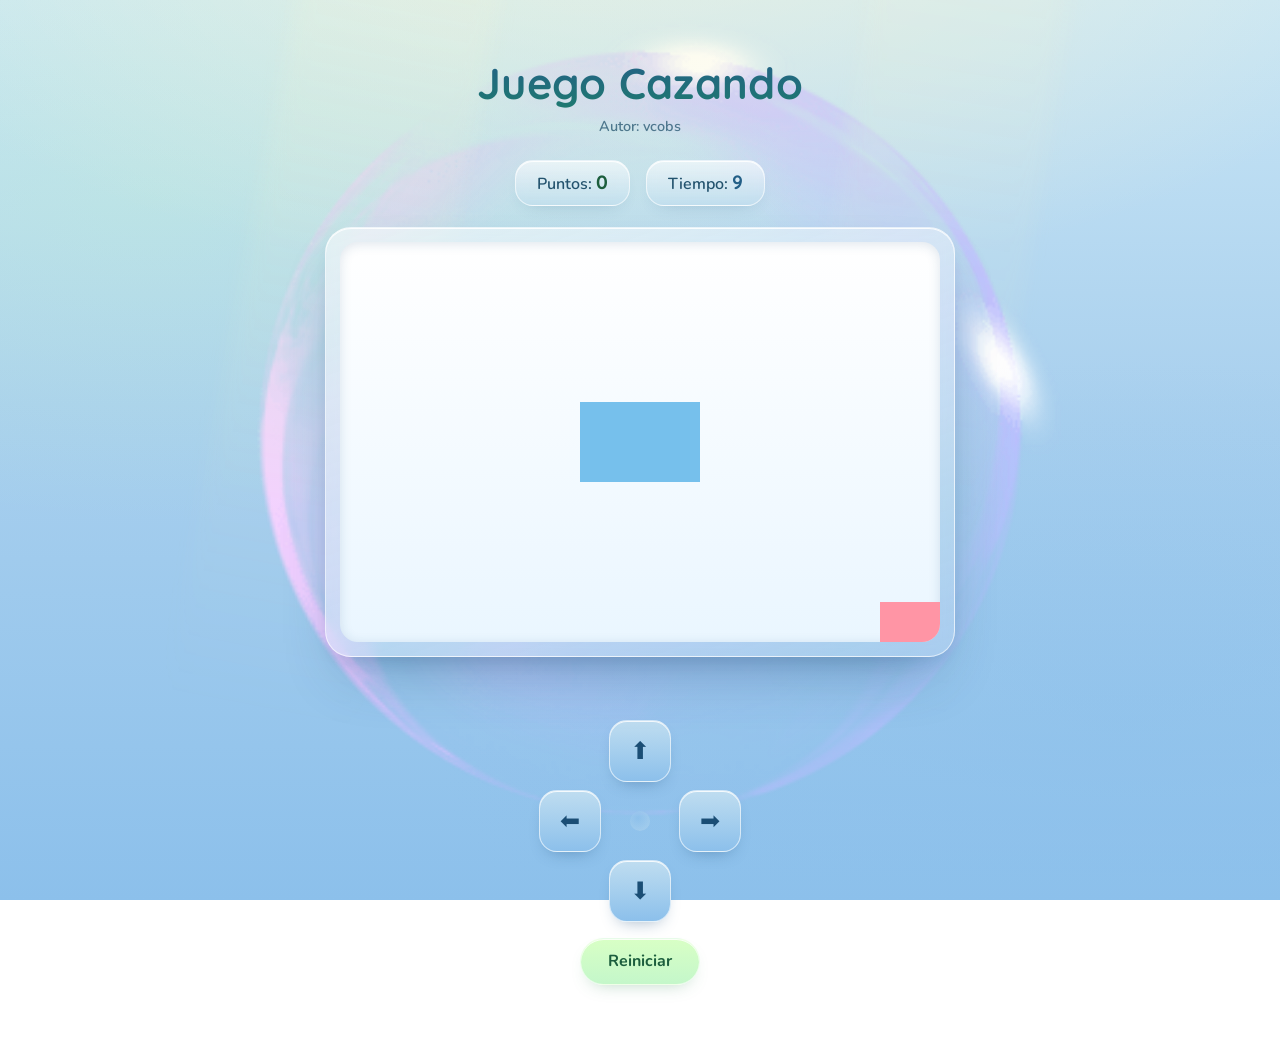
==== index.html @ 1dcc8866 "Cambio de nombre index" ====
<!DOCTYPE html>
<html lang="es">
<head>
  <meta charset="UTF-8">
  <meta name="viewport" content="width=device-width, initial-scale=1">
  <title>Juego Cazando</title>

  <link rel="preconnect" href="https://fonts.googleapis.com">
  <link rel="preconnect" href="https://fonts.gstatic.com" crossorigin>
  <link href="https://fonts.googleapis.com/css2?family=Quicksand:wght@500;600;700&family=Nunito:wght@400;600;700&display=swap" rel="stylesheet">

  <link rel="stylesheet" href="cazando.css"/>
  <script src="utils.js"></script>
</head>
<body onload="iniciarJuego()">

  <!-- Decoración acuática (solo adorno, no interfiere con el juego) -->
  <div class="olas" aria-hidden="true">
    <span class="rayo rayo--1"></span>
    <span class="rayo rayo--2"></span>
    <span class="burbuja burbuja--1"></span>
    <span class="burbuja burbuja--2"></span>
    <span class="burbuja burbuja--3"></span>
    <span class="burbuja burbuja--4"></span>
    <span class="burbuja burbuja--5"></span>
  </div>

  <main class="escena">
    <header class="cabecera">
      <h1>Juego Cazando</h1>
      <p class="autor">Autor: vcobs</p>
    </header>

    <div class="panel">
      <span class="stat">Puntos: <span id="puntos">0</span></span>
      <span class="stat">Tiempo: <span id="tiempo">10</span></span>
    </div>

    <div class="marco-juego">
      <canvas id="areaJuego" width="600" height="400"></canvas>
    </div>

    <p id="mensaje"></p>

    <div class="controles">
      <div class="dpad">
        <button class="btn-dir btn-arriba"    onclick="moverArriba()">⬆</button>
        <button class="btn-dir btn-izquierda" onclick="moverIzquierda()">⬅</button>
        <button class="btn-dir btn-abajo"     onclick="moverAbajo()">⬇</button>
        <button class="btn-dir btn-derecha"   onclick="moverDerecha()">➡</button>
      </div>
      <button class="btn-reiniciar" onclick="reiniciar()">Reiniciar</button>
    </div>
  </main>

  <script src="cazando.js"></script>
</body>
</html>
---- cazando.css ----
/* ============================================================
   Juego Cazando — estética "ocean fantasy / soft mermaid"
   Paleta obligatoria (con variaciones de luminosidad para texto
   y profundidad). Efectos usados con criterio: gradientes suaves,
   glassmorphism, sombras elegantes y burbujas discretas.
   ============================================================ */

:root {
  /* Tipografías */
  --fuente-titulo: 'Quicksand', 'Segoe UI', system-ui, sans-serif;
  --fuente-texto: 'Nunito', 'Segoe UI', system-ui, -apple-system, sans-serif;

  /* Paleta base */
  --crema:       #FFF9D2;
  --durazno:     #FFEBCC;
  --azul-claro:  #BFDDF0;
  --azul:        #8CC0EB;
  --verde-claro: #D8FFC5;
  --verde:       #C4F7CA;

  /* Variaciones de luminosidad (mismos tonos, más oscuros) para texto */
  --tinta:       #23536E;   /* texto principal */
  --tinta-suave: #567B90;
  --azul-hondo:  #235F87;
  --azul-tinta:  #1B4E75;
  --verde-hondo: #1C5E3D;

  /* Vidrio y sombras reutilizables */
  --vidrio:        linear-gradient(180deg, rgba(255, 255, 255, .60), rgba(191, 221, 240, .40));
  --borde-vidrio:  1px solid rgba(255, 255, 255, .60);
  --luz-interna:   inset 0 1px 0 rgba(255, 255, 255, .85);
  --sombra-profunda: 0 30px 60px -24px rgba(35, 80, 125, .45), 0 10px 22px -12px rgba(35, 80, 125, .28);
  --sombra-suave:  0 8px 18px -12px rgba(35, 80, 125, .30);

  /* Radios */
  --r-lg: 26px;
  --r-md: 18px;
  --r-pill: 999px;
}

* { box-sizing: border-box; }

body {
  margin: 0;
  padding: clamp(16px, 4vw, 40px);
  min-height: 100vh;
  font-family: var(--fuente-texto);
  color: var(--tinta);
  position: relative;
  overflow-x: hidden;
  /* Océano: luz cálida arriba, agua azul con reflejos verdes, burbuja de fondo */
  background:
    radial-gradient(120% 80% at 50% -12%, rgba(255, 249, 210, .55), transparent 55%),
    radial-gradient(85% 60% at 12% 22%, rgba(196, 247, 202, .30), transparent 60%),
    radial-gradient(90% 70% at 88% 82%, rgba(140, 192, 235, .45), transparent 60%),
    url("burbuja.png"),
    linear-gradient(180deg, #C9E6F5 0%, #A9D0EE 45%, #8CC0EB 100%);
  background-repeat: no-repeat, no-repeat, no-repeat, no-repeat, no-repeat;
  background-position: center, center, center, center, center;
  background-size: cover, cover, cover, contain, cover;
  background-attachment: fixed, fixed, fixed, fixed, fixed;
}

/* ============================================================
   Decoración acuática (rayos de luz + burbujas)
   ============================================================ */
.olas {
  position: fixed;
  inset: 0;
  overflow: hidden;
  pointer-events: none;
  z-index: 0;
}

/* Rayos de luz suaves atravesando el agua */
.rayo {
  position: absolute;
  top: -12%;
  width: 200px;
  height: 130%;
  filter: blur(10px);
  opacity: .45;
  background: linear-gradient(180deg, rgba(255, 249, 210, .35), transparent 72%);
}
.rayo--1 { left: 16%; transform: rotate(11deg); }
.rayo--2 { left: 62%; transform: rotate(9deg); opacity: .32; }

/* Burbujas que suben lentamente */
.burbuja {
  position: absolute;
  bottom: -60px;
  border-radius: 50%;
  border: 1px solid rgba(255, 255, 255, .55);
  background: radial-gradient(circle at 35% 30%, rgba(255, 255, 255, .85), rgba(191, 221, 240, .25) 70%);
  opacity: .5;
  animation: subir linear infinite;
}
.burbuja--1 { width: 26px; height: 26px; left: 12%; animation-duration: 17s; }
.burbuja--2 { width: 16px; height: 16px; left: 28%; animation-duration: 22s; animation-delay: 3s; }
.burbuja--3 { width: 34px; height: 34px; left: 68%; animation-duration: 19s; animation-delay: 1s; }
.burbuja--4 { width: 20px; height: 20px; left: 82%; animation-duration: 24s; animation-delay: 5s; }
.burbuja--5 { width: 12px; height: 12px; left: 48%; animation-duration: 15s; animation-delay: 2s; }

@keyframes subir {
  0%   { transform: translateY(0) translateX(0);      opacity: 0; }
  12%  { opacity: .5; }
  50%  { transform: translateY(-55vh) translateX(14px); }
  90%  { opacity: .5; }
  100% { transform: translateY(-112vh) translateX(0);  opacity: 0; }
}

/* ============================================================
   Escena (columna central con jerarquía y buen espaciado)
   ============================================================ */
.escena {
  position: relative;
  z-index: 1;
  max-width: 720px;
  margin: 0 auto;
  padding: clamp(.5rem, 2vw, 1rem);
  display: flex;
  flex-direction: column;
  align-items: center;
  gap: 1.3rem;
  text-align: center;
}

/* ============================================================
   Título y autor
   ============================================================ */
.cabecera { margin-bottom: .2rem; }

h1 {
  margin: 0;
  font-family: var(--fuente-titulo);
  font-weight: 700;
  font-size: clamp(1.9rem, 5.5vw, 2.7rem);
  letter-spacing: .3px;
  /* Degradado azul → turquesa (variaciones oscuras de la paleta) */
  color: var(--azul-hondo);
  background: linear-gradient(180deg, #245F88, #1E7A6F);
  -webkit-background-clip: text;
  background-clip: text;
  -webkit-text-fill-color: transparent;
}

.autor {
  margin: .35rem 0 0;
  font-size: .9rem;
  font-weight: 600;
  color: var(--tinta);
  opacity: .75;
}

/* ============================================================
   Panel de marcadores (tarjetas de vidrio)
   ============================================================ */
.panel {
  display: flex;
  flex-wrap: wrap;
  justify-content: center;
  gap: 1rem;
  margin: 0;
}

.stat {
  padding: .6rem 1.3rem;
  border-radius: var(--r-md);
  background: var(--vidrio);
  border: var(--borde-vidrio);
  box-shadow: var(--luz-interna), var(--sombra-suave);
  font-weight: 600;
  color: var(--tinta);
  -webkit-backdrop-filter: blur(6px);
  backdrop-filter: blur(6px);
}

.stat #puntos,
.stat #tiempo {
  font-family: var(--fuente-titulo);
  font-weight: 700;
  font-size: 1.2em;
}
#puntos { color: var(--verde-hondo); }
#tiempo { color: var(--azul-hondo); }

/* ============================================================
   Marco del área de juego (protagonista, con profundidad)
   ============================================================ */
.marco-juego {
  max-width: 100%;
  padding: 14px;
  border-radius: var(--r-lg);
  background: linear-gradient(160deg, rgba(255, 255, 255, .55), rgba(191, 221, 240, .35));
  border: var(--borde-vidrio);
  box-shadow: var(--sombra-profunda), var(--luz-interna);
  -webkit-backdrop-filter: blur(8px);
  backdrop-filter: blur(8px);
}

/* El canvas conserva su tamaño interno (600x400); solo se adapta en pantalla */
canvas {
  display: block;
  max-width: 100%;
  height: auto;
  border-radius: var(--r-md);
  /* Fondo acuático tenue por si el juego no pinta el suyo */
  background: linear-gradient(180deg, #FFFFFF 0%, #EAF6FF 100%);
  box-shadow: inset 0 2px 12px rgba(35, 80, 125, .15);
}

/* ============================================================
   Mensaje (aparece solo cuando el JS le pone texto)
   ============================================================ */
#mensaje {
  margin: 0;
  min-height: 1.2em;
  font-family: var(--fuente-titulo);
  font-weight: 700;
  font-size: 1.15rem;
  color: var(--azul-hondo);
}
#mensaje:not(:empty) {
  display: inline-block;
  padding: .55rem 1.4rem;
  border-radius: var(--r-pill);
  background: rgba(255, 255, 255, .60);
  border: var(--borde-vidrio);
  box-shadow: var(--luz-interna), var(--sombra-suave);
  -webkit-backdrop-filter: blur(6px);
  backdrop-filter: blur(6px);
}

/* ============================================================
   Controles (D-pad + reiniciar)
   ============================================================ */
.controles {
  display: flex;
  flex-direction: column;
  align-items: center;
  gap: 1rem;
}

.dpad {
  display: grid;
  grid-template-columns: repeat(3, 62px);
  grid-template-rows: repeat(3, 62px);
  gap: .5rem;
  justify-content: center;
}
.btn-arriba    { grid-column: 2; grid-row: 1; }
.btn-izquierda { grid-column: 1; grid-row: 2; }
.btn-abajo     { grid-column: 2; grid-row: 3; }
.btn-derecha   { grid-column: 3; grid-row: 2; }

/* Pequeño núcleo decorativo del D-pad */
.dpad::after {
  content: "";
  grid-column: 2;
  grid-row: 2;
  align-self: center;
  justify-self: center;
  width: 20px;
  height: 20px;
  border-radius: 50%;
  background: radial-gradient(circle at 40% 35%, var(--azul), var(--azul-claro));
  opacity: .5;
}

/* Botones (base común) */
button {
  font-family: var(--fuente-texto);
  cursor: pointer;
  border: var(--borde-vidrio);
  transition: transform .15s ease, box-shadow .15s ease, filter .15s ease;
}

.btn-dir {
  font-size: 1.5rem;
  line-height: 1;
  color: var(--azul-tinta);
  border-radius: var(--r-md);
  background: linear-gradient(180deg, var(--azul-claro), var(--azul));
  box-shadow: var(--luz-interna), 0 8px 16px -8px rgba(35, 80, 125, .40);
}
.btn-dir:hover {
  transform: translateY(-2px);
  filter: brightness(1.04);
  box-shadow: var(--luz-interna), 0 12px 22px -8px rgba(35, 80, 125, .45), 0 0 16px rgba(140, 192, 235, .45);
}
.btn-dir:active {
  transform: translateY(0);
  box-shadow: inset 0 3px 8px rgba(35, 80, 125, .30);
}

.btn-reiniciar {
  font-size: 1rem;
  font-weight: 700;
  color: var(--verde-hondo);
  padding: .7rem 1.7rem;
  border-radius: var(--r-pill);
  background: linear-gradient(180deg, var(--verde-claro), var(--verde));
  box-shadow: var(--luz-interna), 0 8px 18px -10px rgba(60, 140, 90, .40);
}
.btn-reiniciar:hover {
  transform: translateY(-2px);
  filter: brightness(1.03);
  box-shadow: var(--luz-interna), 0 12px 22px -10px rgba(60, 140, 90, .45), 0 0 16px rgba(196, 247, 202, .55);
}
.btn-reiniciar:active {
  transform: translateY(0);
  box-shadow: inset 0 3px 8px rgba(60, 140, 90, .25);
}

/* Foco visible con teclado (accesibilidad) */
button:focus-visible {
  outline: 3px solid var(--azul-hondo);
  outline-offset: 3px;
}

/* ============================================================
   Responsive
   ============================================================ */
@media (max-width: 560px) {
  .dpad {
    grid-template-columns: repeat(3, 54px);
    grid-template-rows: repeat(3, 54px);
  }
  .btn-dir { font-size: 1.3rem; }
  .marco-juego { padding: 10px; border-radius: 22px; }
  .rayo--2, .burbuja--4 { display: none; }
}

/* ============================================================
   Preferencia del sistema: menos movimiento
   ============================================================ */
@media (prefers-reduced-motion: reduce) {
  *, *::before, *::after {
    animation: none !important;
    transition: none !important;
  }
}
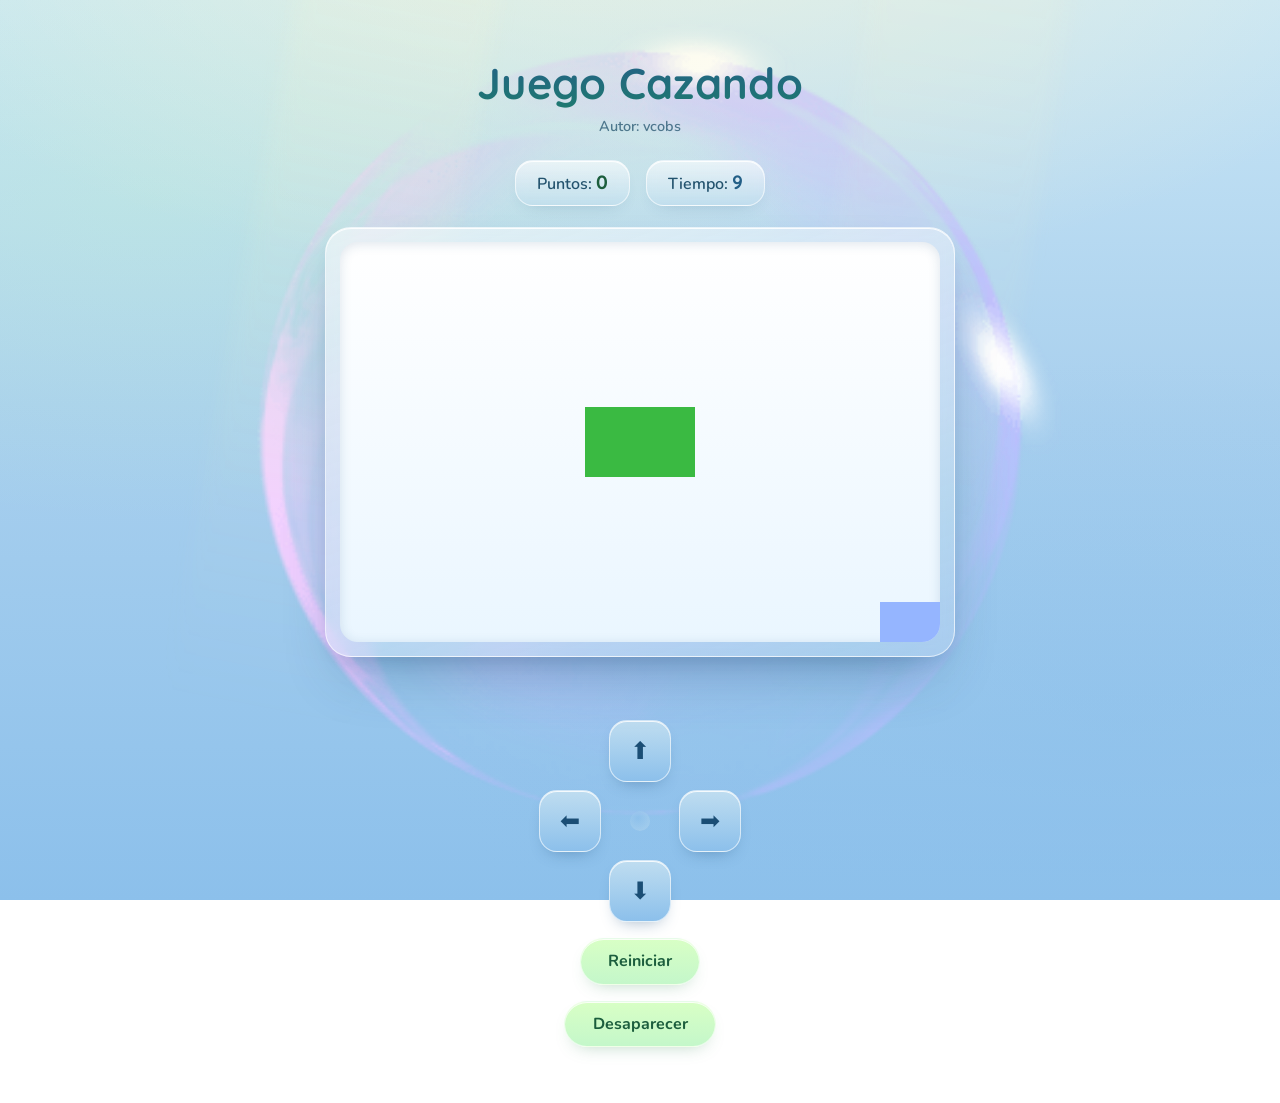
==== commit 77d2abde: "Cambios evaluacion" ====
--- a/index.html
+++ b/index.html
@@ -50,6 +50,7 @@
         <button class="btn-dir btn-derecha"   onclick="moverDerecha()">➡</button>
       </div>
       <button class="btn-reiniciar" onclick="reiniciar()">Reiniciar</button>
+      <button class="btn-reiniciar" onclick="desaparecerPersonaje()">Desaparecer</button>
     </div>
   </main>
 
